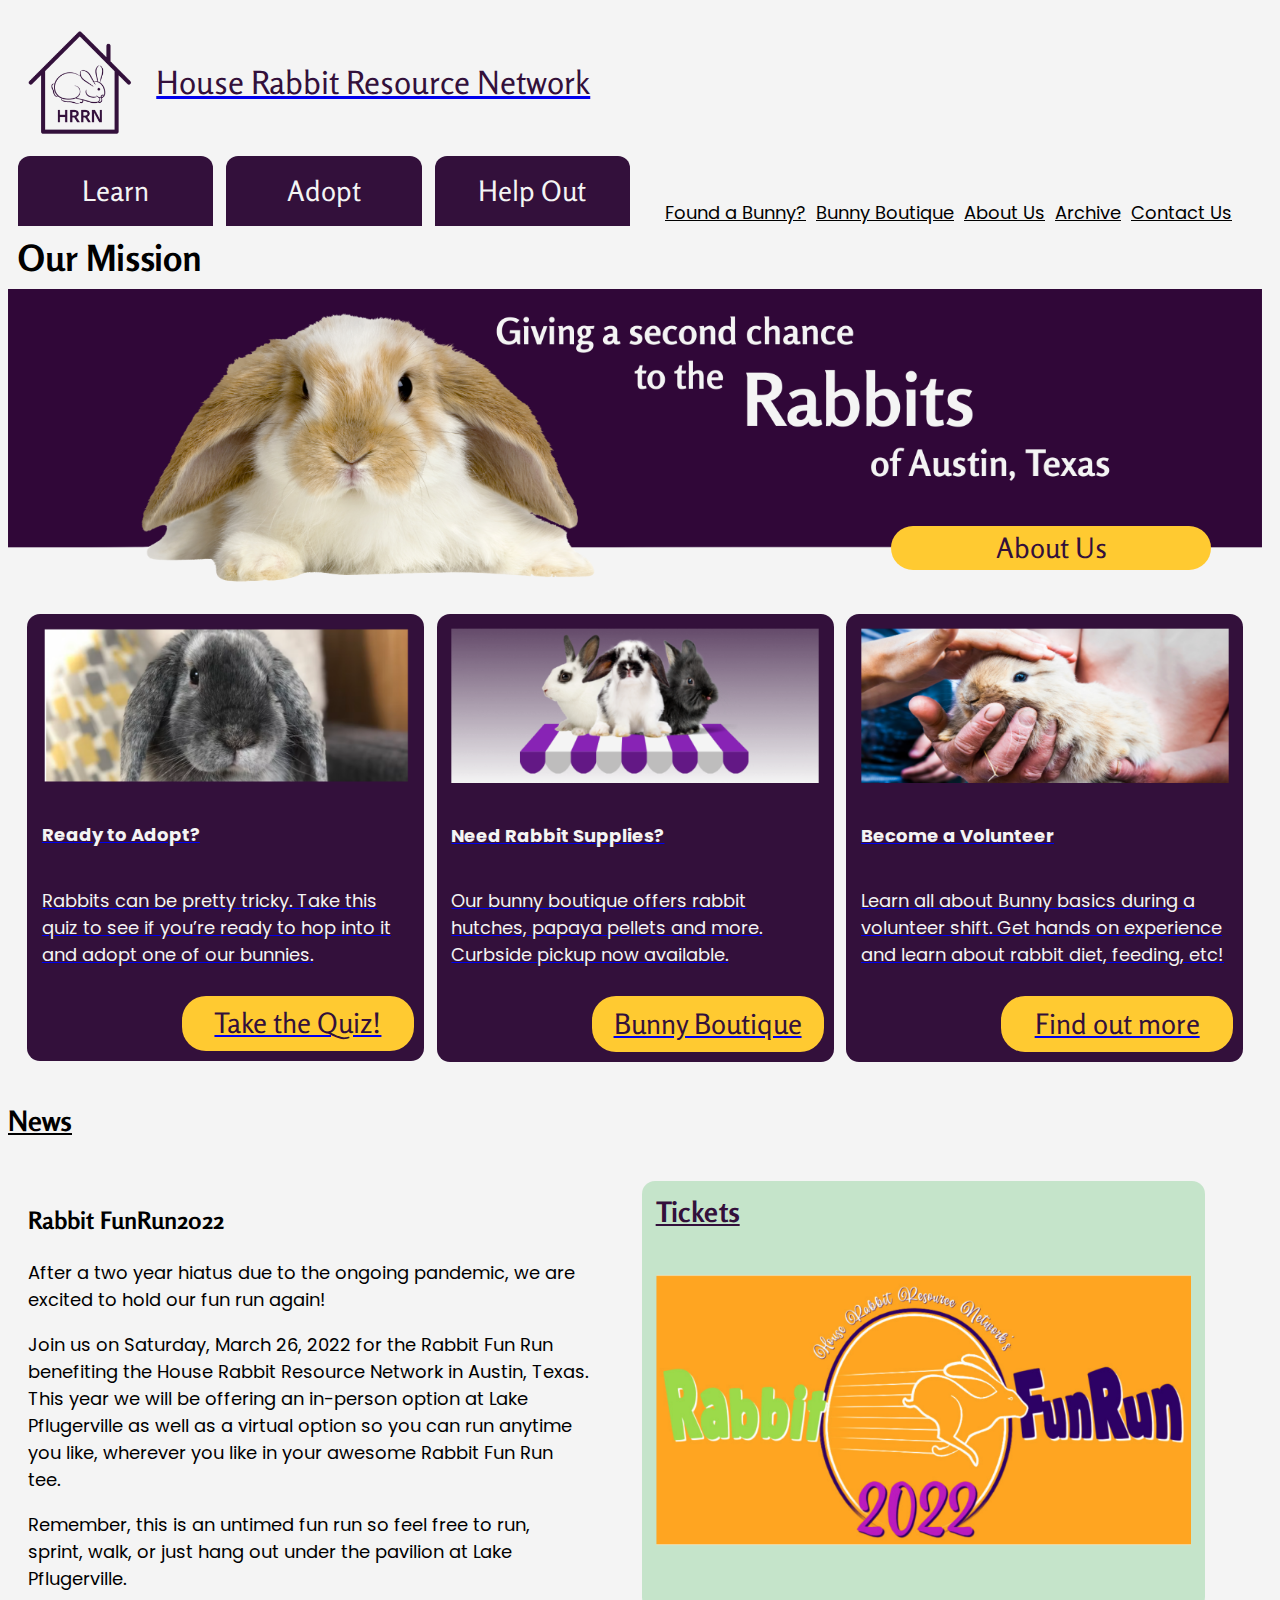
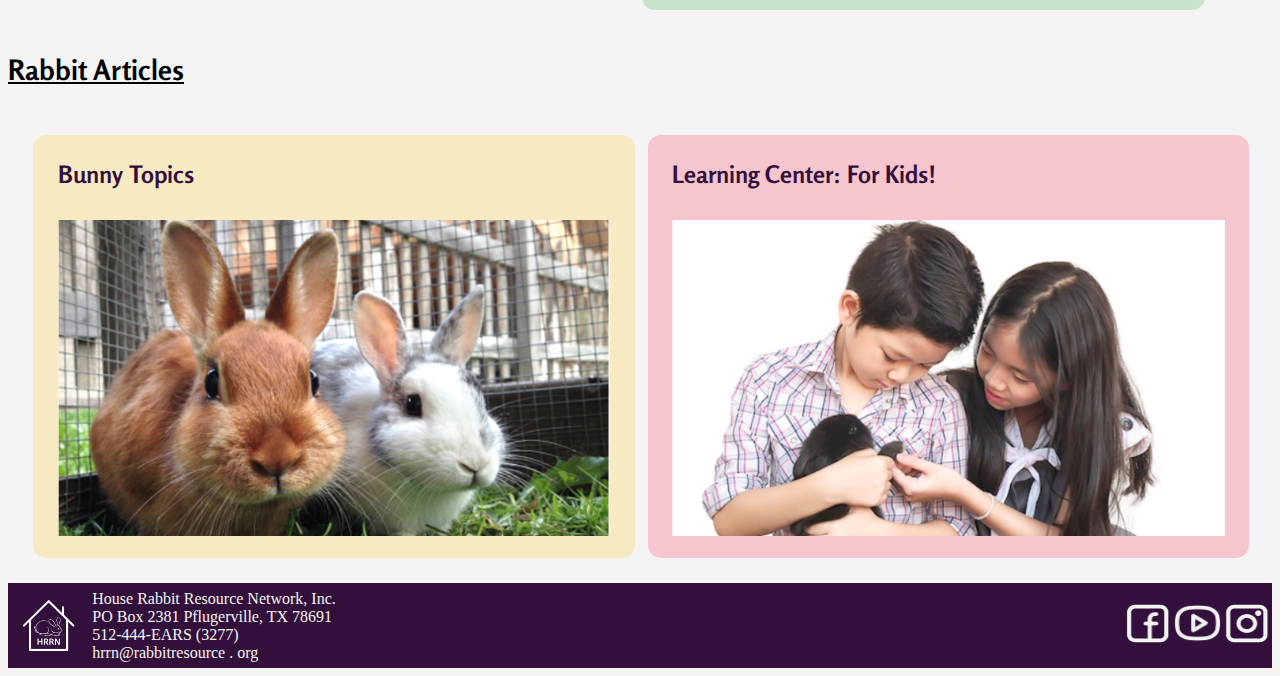
==== index.html @ 80cc310e "Updating with hwk 19 baseline" ====
<!DOCTYPE html>
<html>
    <head>
        <title>
            HRRN - Rabbit Resource. House Rabbit Resource Network redesign proposal.
        </title>
        <link rel="preconnect" href="https://fonts.googleapis.com">
        <link rel="preconnect" href="https://fonts.googleapis.com">
        <link rel="preconnect" href="https://fonts.gstatic.com" crossorigin>
        <link href="https://fonts.googleapis.com/css2?family=Open+Sans:ital,wght@0,300;0,400;0,500;0,600;0,700;0,800;1,300;1,400;1,500;1,600;1,700;1,800&family=Poppins:ital,wght@0,100;0,200;0,300;0,400;0,500;0,600;0,700;0,800;0,900;1,100;1,200;1,300;1,400;1,500;1,600;1,700;1,800;1,900&family=Rosario:ital,wght@0,300;0,400;0,500;0,600;0,700;1,300;1,400;1,500;1,600;1,700&family=Rye&display=swap" rel="stylesheet"> 
        <link href="css/style.css" rel="stylesheet" type="text/css">
    </head>
    <body>
        <div class="inline-block logoTitle">
            <a href="index.html">
            <div class="logoTitle">
                <img src="images/purp hrrn logo.png" class="logoPurp">
                <div>House Rabbit Resource Network</div>
            </div>
            </a>
        </div>
        <header class="navigation">
            
            <nav class="inline-block grid-container-nav">
                <div class="navTabDiv">
                    <div class="navTab gridTab">Learn</div>
                    <div class="navTab gridTab">Adopt</div>
                    <div class="navTab gridTab">Help Out</div>
                </div>
                <div class="navLinkDiv">
                    <a href="/found/" class="navLink gridLink">Found a Bunny?</a>
                    <a href="/boutique /" class="navLink gridLink">Bunny Boutique</a>
                    <a href="/about/" class="navLink gridLink">About Us</a>
                    <a href="/archive/" class="navLink gridLink">Archive</a>
                    <a href="/contact/" class="navLink gridLink">Contact Us</a>
                </div>
            </nav>
        </header>
        <section class="ourMission">
            Our Mission
        </section>
        <section class="hero">
            <div class="content heroDiv">
                <img src="images/bunny header with text.png" class="heroImg" alt="Giving a second chance to the rabbits of Austin, Texas.">
                <button id="aboutUs">About Us</button>
            </div>
        </section>
        <section class="CTAcards">
            <a href="index_quiz.html">

            <div class="card">
                <img src="images/ready to adopt bun.png" class="cardImg">
                <h3 class="cardText">Ready to Adopt?</h3>
                <p class="cardText">Rabbits can be pretty tricky. Take this quiz to see if you’re ready to hop into it and adopt one of our bunnies.</p>
                <div class="rightButton">
                   <button id="takeQuiz" class="slowlyRotate">Take the Quiz!</button>
                   <!-- this button exists only to get you to click it and see the quiz page -->
                </div>
            </div>

            </a>

            <a href="index_quiz.html">
            <div class="card">
                <img src="images/bunny boutique resized.png" class="cardImg">
                <h3 class="cardText">Need Rabbit Supplies?</h3>
                <p class="cardText">Our bunny boutique offers rabbit hutches, papaya pellets and more. Curbside pickup now available.</p>
                <div class="rightButton">
                    <button id="bunnyBoutique">Bunny Boutique</button>
                </div>
            </div>
            </a>

            <a href="index_quiz.html">
            <div class="card">
                <img src="images/become a volunteer bun.png" class="cardImg">
                <h3 class="cardText">Become a Volunteer</h3>
                <p class="cardText">Learn all about Bunny basics during a volunteer shift. Get hands on experience and learn about rabbit diet, feeding, etc!</p>
                <div class="rightButton">
                    <button id="findOutMore">Find out more</button>
                </div>
            </div>
            </a>

        </section>
        <section class="content">
            <H2>News</H2>
            <div class="news newsArea">
                <div class="funRunText">
                    <H3>Rabbit FunRun2022</H3>
                    <p> After a two year hiatus due to the ongoing pandemic, we are excited to hold our fun run again!</p>
                    <p>Join us on Saturday, March 26, 2022 for the Rabbit Fun Run benefiting the House Rabbit Resource Network in Austin, Texas. This year we will be offering an in-person option at Lake Pflugerville as well as a virtual option so you can run anytime you like, wherever you like in your awesome Rabbit Fun Run tee.</p> 
                    <p>Remember, this is an untimed fun run so feel free to run, sprint, walk, or just hang out under the pavilion at Lake Pflugerville.</p>
                </div>
                <div class="funRunCard">
                    <h2 id="funRun">Tickets</h2>
                    <img src="images/fun run bun.png" id="imgFunRun">
                </div>
            </div>
        </section>
        <section class="rabbitArticlesSection">
            <h2>Rabbit Articles</h2>
            <div class="rabbitArticlesDiv">
                <div class="bunnyTopics">
                    <h3 id="topics">Bunny Topics</h3>
                    <img src="images/bunny topics bun.png" id="bunnyTopicsImg"  class="cardImg">
                </div>
                <div class="learningKids">
                    <h3 id="learn">Learning Center: For Kids!</h3>
                    <img src="images/learning for kids bun.png" id="learningKidsImg"  class="cardImg">
                </div>
            </div>
        </section>
        <footer>
            <div class="footerGrid">
                <img src="images/white hrrn logo.png" class="logoLite">
                <div class="contactInfo">
                    <p class="contactInfoP">House Rabbit Resource Network, Inc.</p>
                    <p class="contactInfoP">PO Box 2381 Pflugerville, TX 78691</p>
                    <p class="contactInfoP">512-444-EARS (3277)</p>
                    <p class="contactInfoP">hrrn@rabbitresource . org</p>
                </div>
                <nav class="socialMedia">
                    <a href="/ig/"><img src="images/instagram.png" class="socMed"></a>
                    <a href="/yt/"><img src="images/youtube.png" class="socMed"></a>
                    <a href="/fb/"><img src="images/facebook.png" class="socMed"></a>
                </nav>
            </div>


            <!-- Add a preloader that is a rabbit doing the batman spinning logo thing to preload for when you click on the quiz -->



        </footer>

        <div class="batBun">
            <img src="images/spinning bunny.png" id="bunSpinImg">
        </div>
        

        <script src="https://ajax.googleapis.com/ajax/libs/jquery/3.4.1/jquery.min.js"></script>
        <script src="js/index.js"></script>
        <!-- OH RIGHT i should call the actual jquery library huh -->
    </body>
</html>
---- css/style.css ----
.inline-block {
    display: inline-block;
    vertical-align: top;
}
body {
    background-color: #f4f4f4;
}
.logoPurp {
    width: 20%;
    padding: 1%;
}
.titleHRRN {
    color: #33103B;
    font-family: Rosario, Times, serif;
    font-size: 32px;
    display: flex;
    align-items: center; 
}
.logoTitle {
    color: #33103B;
    font-family: Rosario, Times, serif;
    font-size: 32px;
    display: flex;
    align-items: center; 
}
.navTab {
    background-color: #33103B;
    color: #f4f4f4;
    border-radius: 12px 12px 0px 0px;
    width: 90%;
    text-align: center;
    display: flex;
    justify-content: center;
    align-items: center;
    font-family: Rosario, Times, serif;
    font-size: 28px;
}
.navTabDiv {
    display: flex;
    flex-direction: row;
    column-gap: 1vw;
    margin: 0px 10px 0px 10px;
}
.navLinkDiv {
    display: flex;
    flex-direction: row;
    align-items: flex-end;
    margin: 0px 0px 0px 20px;
}
h2 {
    font-family: Rosario, Times, serif;
    font-size: 28px;
    text-decoration: underline;

}
h1 {
    font-family: Rosario, Times, serif;
    font-size: 32px;
}
h3 {
    font-family: Rosario, Times, serif;
    font-size: 24px;
}
.navLink {
    font-family: Poppins, Helvetica, sans-serif;
    font-size: 18px;
    display: flex;
    justify-content: flex-start;
    align-items: flex-end;
    margin: 0px 5px 0px 5px;
}
.grid-container-nav {
    display: grid;
    grid-template-columns: 50% 50%;
    grid-template-rows: 70px;
}
.gridLink {
    color: #010101;
}
.ourMission {
    font-family: Rosario, Times, serif;
    font-size: 36px;
    font-weight: bold;
    color: black;
    padding: 10px;
}
.heroImg {
    position: relative;
    width: 98vw;
}
.heroDiv {
    position: relative;
    width: 98vw;
}
#aboutUs {
    background-color: #FFCA31;
    color: #33103B;
    border: none;
    text-align: center;
    font-family: Rosario, Times, serif;
    font-size: 28px;
    padding: 5px;
    width: 25vw;
    border-radius: 24px;
    position: absolute;
    left: 70%;
    top: 76%;
}
.CTAcards {
    display: grid;
    grid-template-columns: 1fr 1fr 1fr;
    grid-template-rows: 1fr;
    width: 95vw;
    column-gap: 1vw;
    padding: 1.5vw;
}
.cardImg {
    width: 95%;
    padding: 2.5%;
}
.card {
    background-color: #33103B;
    color: #f4f4f4;
    padding: 5px;
    border-radius: 13px;
    display: grid;
    grid-template-columns: 1fr;
    grid-template-rows: 40% 15% 30% 15%;
}
.cardText {
    padding: 2.5%;
    font-family: Poppins, Helvetica, sans-serif;
    font-size: 18px;
}
button {
    background-color: #FFCA31;
    color: #33103B;
    border: none;
    text-align: center;
    font-family: Rosario, Times, serif;
    font-size: 28px;
    border-radius: 24px;
    margin: 5px;
}
#takeQuiz, #bunnyBoutique, #findOutMore {
    width: 60%;
}
.rightButton {
    display: flex;
    flex-direction: row-reverse;
}
.news {
    display: grid;
    grid-template-columns: 1fr 1fr;
    width: 95vw;
    grid-gap: 1vw;
    padding: 0%;
}
#imgFunRun {
    width: 95%;
    padding: 2.5%;
}
.funRunCard {
    color: #33103b;
    background-color: #C5E4CA;
    border-radius: 13px;
    margin: 1.5vw;
}
.funRunText {
    font-family: Poppins, Helvetica, sans-serif;
    font-size: 18px;
    margin: 20px;
}
#funRun, #topics, #learn {
    margin: 2.5%;
}
.rabbitArticlesDiv {
    display: grid;
    grid-template-columns: 1fr 1fr;
    width: 95vw;
    grid-gap: 1vw;
    padding: 2%;
}
.bunnyTopics {
    background-color: #F7EAC3;
    color: #33103b;
    padding: 10px;
    border-radius: 13px;
    display: grid;
    grid-template-columns: 1fr;
    grid-template-rows: 15% 75%;
}
.learningKids {
    background-color: #F6C5CE;
    color: #33103b;
    padding: 10px;
    border-radius: 13px;
    display: grid;
    grid-template-columns: 1fr;
    grid-template-rows: 15% 75%;
}
footer {
    background-color: #33103b;
    color: #f4f4f4;
}
.footerGrid {
    display: grid;
    grid-template-columns: 1fr 3fr 11fr;
    align-items:center;
}
.contactInfoP {
    margin: 0;
    padding: 0;
}
.socMed {
    width: 50px;
}
.socialMedia {
    display: flex;
    flex-direction: row-reverse;
    vertical-align: bottom;
}
.logoLite {
    width: 80%;
    padding: 10%;
}
.onlyQuestions {
    color: #33103b;
    display: grid;
    grid-template-columns: 1fr 1fr;
    grid-template-rows: 1fr 1fr 1fr 1fr 1fr;
    text-align: right;
}
.quizButtonDiv {
    display: flex;
    flex-direction: reverse;
    display: grid;
    grid-template-columns: 1fr;
    grid-template-rows: 1fr 1fr 1fr 1fr;
    left: 0px;
    width: 300px;
    float: right;
}
.quizButton {
    text-align: center;
    font-size: 18px;
    padding: 5px;
}
.rightAlignExperiment {
    text-align: right;
}
.quizQuestion {
    text-align: left;
}
.anotherAlignExperiment {
    display: flex;
    flex-direction: column-reverse;
    align-items: flex-end;
}
.adoptionQuiz {
    padding: 40px 100px 40px 100px;
}



@media only screen and (max-width: 700px){
    .CTAcards {
        display: grid;
        grid-template-columns: 1fr;
        grid-template-rows: 1fr 1fr 1fr;
        width: 95vw;
        column-gap: 1vw;
        row-gap: 1vw;
        padding: 1.5vw;
    }
    .navTab {
        background-color: #33103B;
        color: #f4f4f4;
        border-radius: 12px 12px 0px 0px;
        width: 90%;
        text-align: center;
        display: flex;
        justify-content: center;
        align-items: center;
        font-family: Rosario, Times, serif;
        font-size: 20px;
    }
    .grid-container-nav {
        display: grid;
        grid-template-columns: 1fr;
        grid-template-rows: 50px 60px;
    }
    #aboutUs {
        background-color: #FFCA31;
        color: #33103B;
        border: none;
        text-align: center;
        font-family: Rosario, Times, serif;
        font-size: 22px;
        padding: 4px;
        width: 25vw;
        border-radius: 24px;
        position: absolute;
        left: 70%;
        top: 70%;
    }
    .newsArea {
        display: grid;
        grid-template-columns: 1fr;
        grid-template-rows: 1fr 1fr;
        width: 95vw;
        column-gap: 1vw;
        row-gap: 1vw;
        padding: 1.5vw;
    }
    .rabbitArticlesDiv {
        display: grid;
        grid-template-rows: 1fr 1fr;
        grid-template-columns: 1fr;
        width: 95vw;
        grid-gap: 1.5vw;
        padding: 1.5vw;
    }
    .footerGrid {
        display: grid;
        grid-template-columns: 1fr 3fr 3fr;
        align-items:center;
    }
    .onlyQuestions {
        color: #33103b;
        display: grid;
        grid-template-columns: 1fr;
        grid-template-rows: 1fr 1fr 1fr 1fr 1fr 1fr 1fr 1fr 1fr 1fr;
        text-align: right;
    }   
    .logoTitle {
        color: #33103B;
        font-family: Rosario, Times, serif;
        font-size: 24px;
        display: flex;
        align-items: center; 
    }
}
.slowlyRotate {
    animation: rotation 5000ms infinite linear;
}
@keyframes rotation {
    from {
        transform: rotate(0deg);
    }
    25% {
        transform: rotate(90deg);
    }
    50% {
        transform: rotate(180deg);
    }
    75% {
        transform: rotate(270deg);
    }
    to {
        transform: rotate(360deg);
    }
}

/* adding batBun spin CSS here */
.batBun {
    position: fixed;
    width: 100%;
    height: 100vh;
    z-index: 100000;
    background-color: #33103b;
    top: 0;
    display: flex;
    align-items: center;
    justify-content: center;
  }
  .batBun img {
    animation: bunSpin 850ms linear;
    transition: all;
    width: 60vw;
  }




  
@keyframes bunSpin {
    from {
        transform: rotate(0deg) scale(0.1);
        transform: scale(0.1);
    }
    25% {
        transform: rotate(180deg) scale(0.5);
    }
    50% {
        transform: rotate(360deg) scale(1.0);
    }
    75% {
        transform: rotate(540deg) scale(0.5);
    }
    to {
        transform: rotate(720deg) scale(0.1);
    }
  }
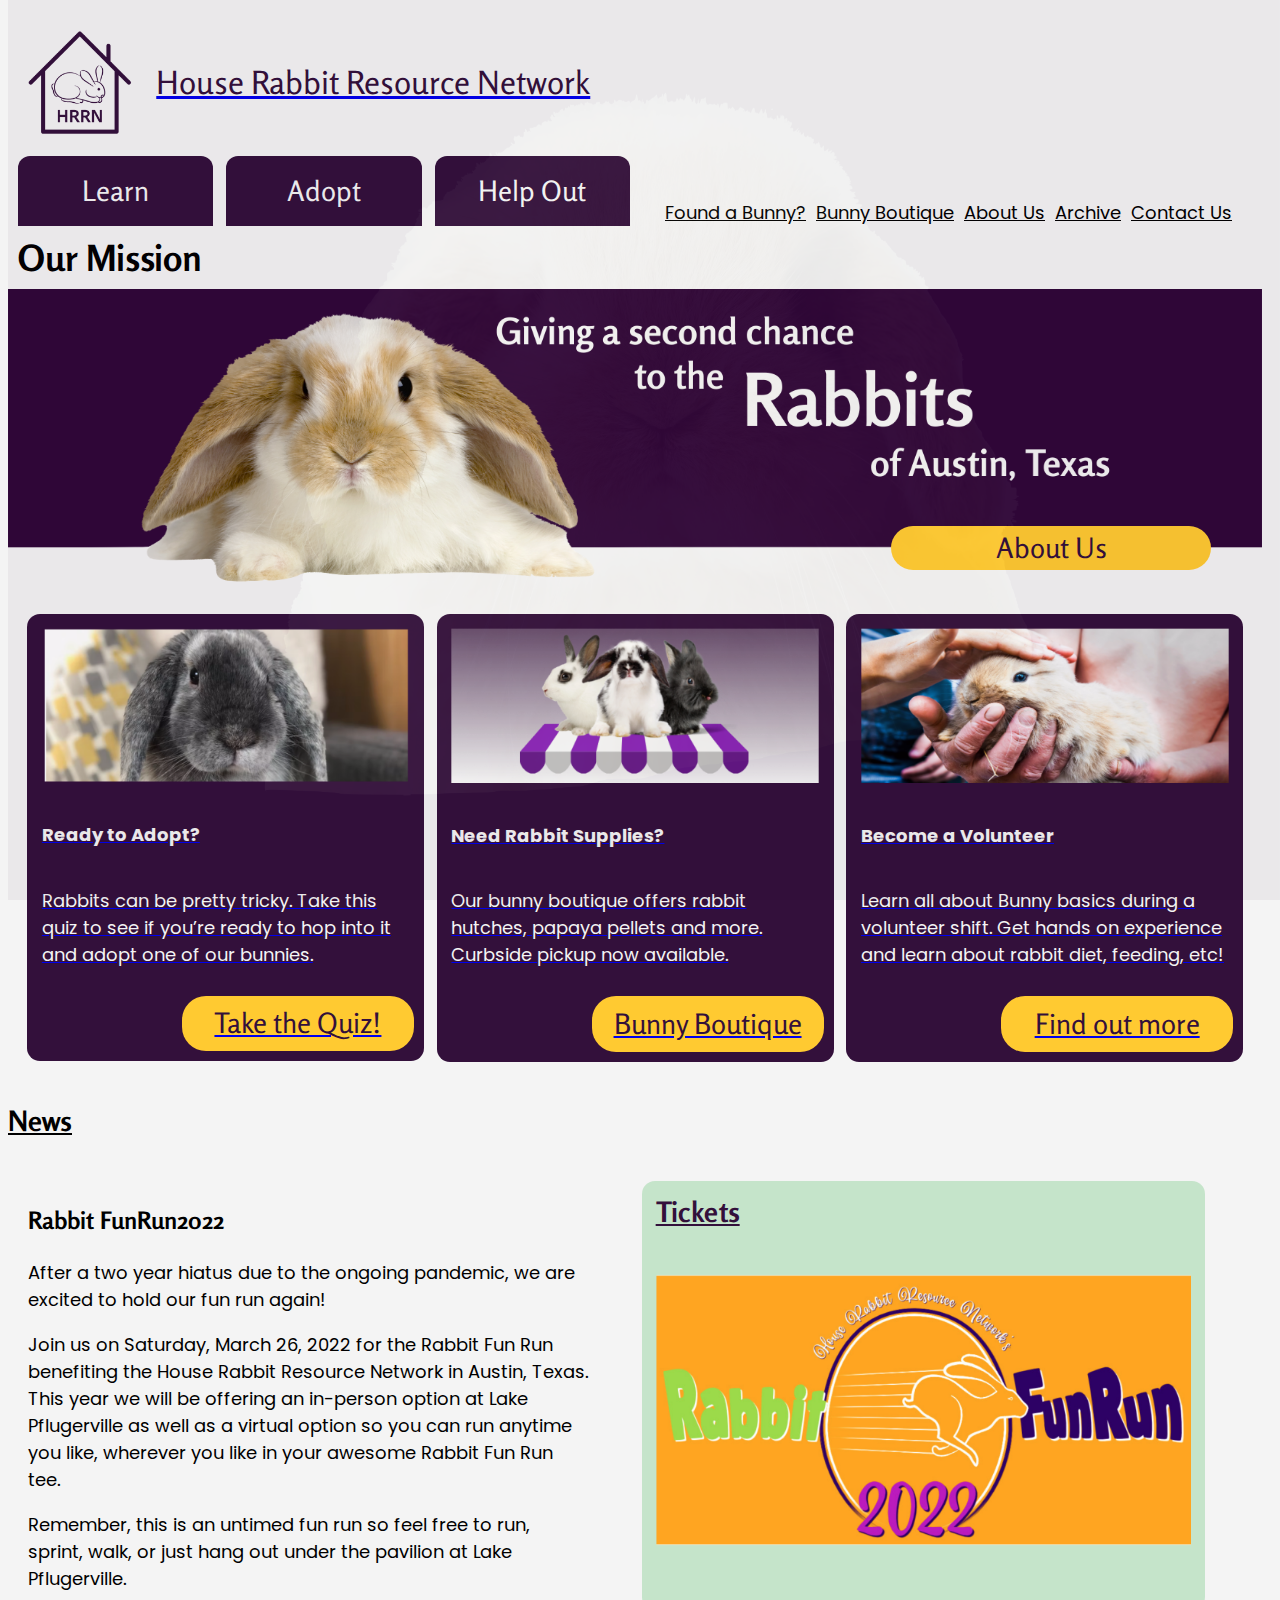
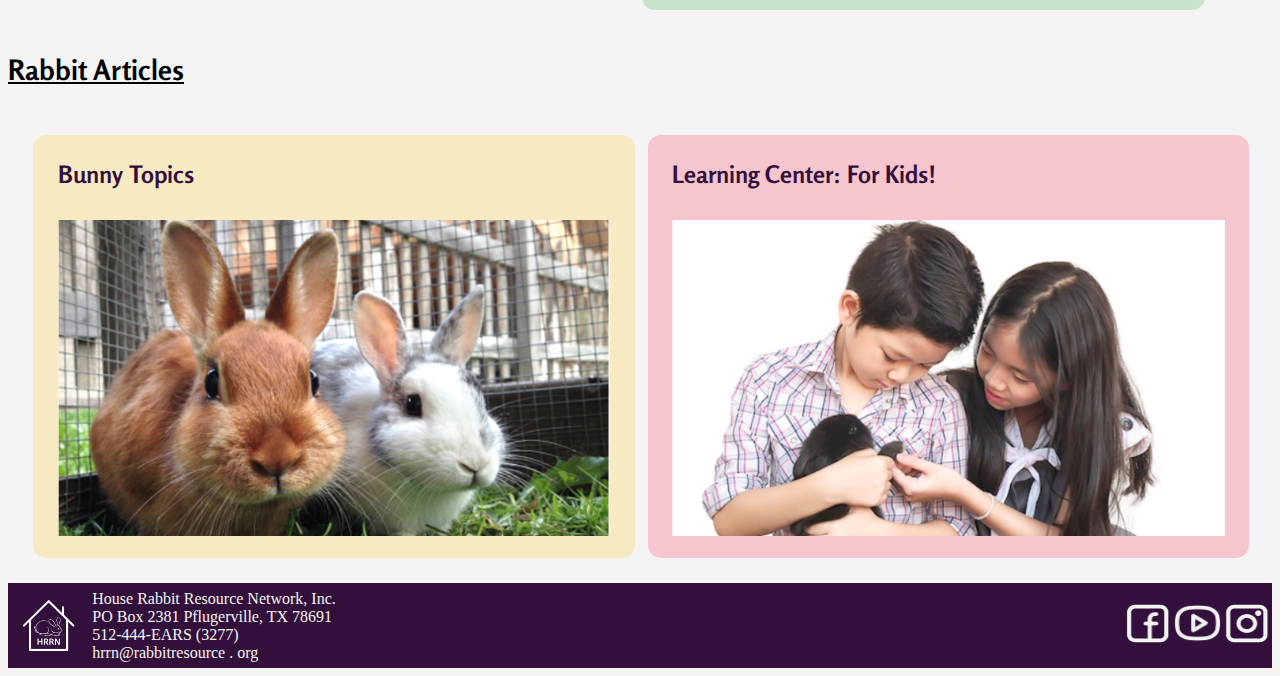
==== commit 1ee136c4: "added google analytics tag" ====
--- a/index.html
+++ b/index.html
@@ -9,6 +9,17 @@
         <link rel="preconnect" href="https://fonts.gstatic.com" crossorigin>
         <link href="https://fonts.googleapis.com/css2?family=Open+Sans:ital,wght@0,300;0,400;0,500;0,600;0,700;0,800;1,300;1,400;1,500;1,600;1,700;1,800&family=Poppins:ital,wght@0,100;0,200;0,300;0,400;0,500;0,600;0,700;0,800;0,900;1,100;1,200;1,300;1,400;1,500;1,600;1,700;1,800;1,900&family=Rosario:ital,wght@0,300;0,400;0,500;0,600;0,700;1,300;1,400;1,500;1,600;1,700&family=Rye&display=swap" rel="stylesheet"> 
         <link href="css/style.css" rel="stylesheet" type="text/css">
+
+        <!-- Global site tag (gtag.js) - Google Analytics -->
+        <script async src="https://www.googletagmanager.com/gtag/js?id=G-62THCVCLZ3"></script>
+        <script>
+        window.dataLayer = window.dataLayer || [];
+        function gtag(){dataLayer.push(arguments);}
+        gtag('js', new Date());
+
+        gtag('config', 'G-62THCVCLZ3');
+        </script>
+        
     </head>
     <body>
         <div class="inline-block logoTitle">
